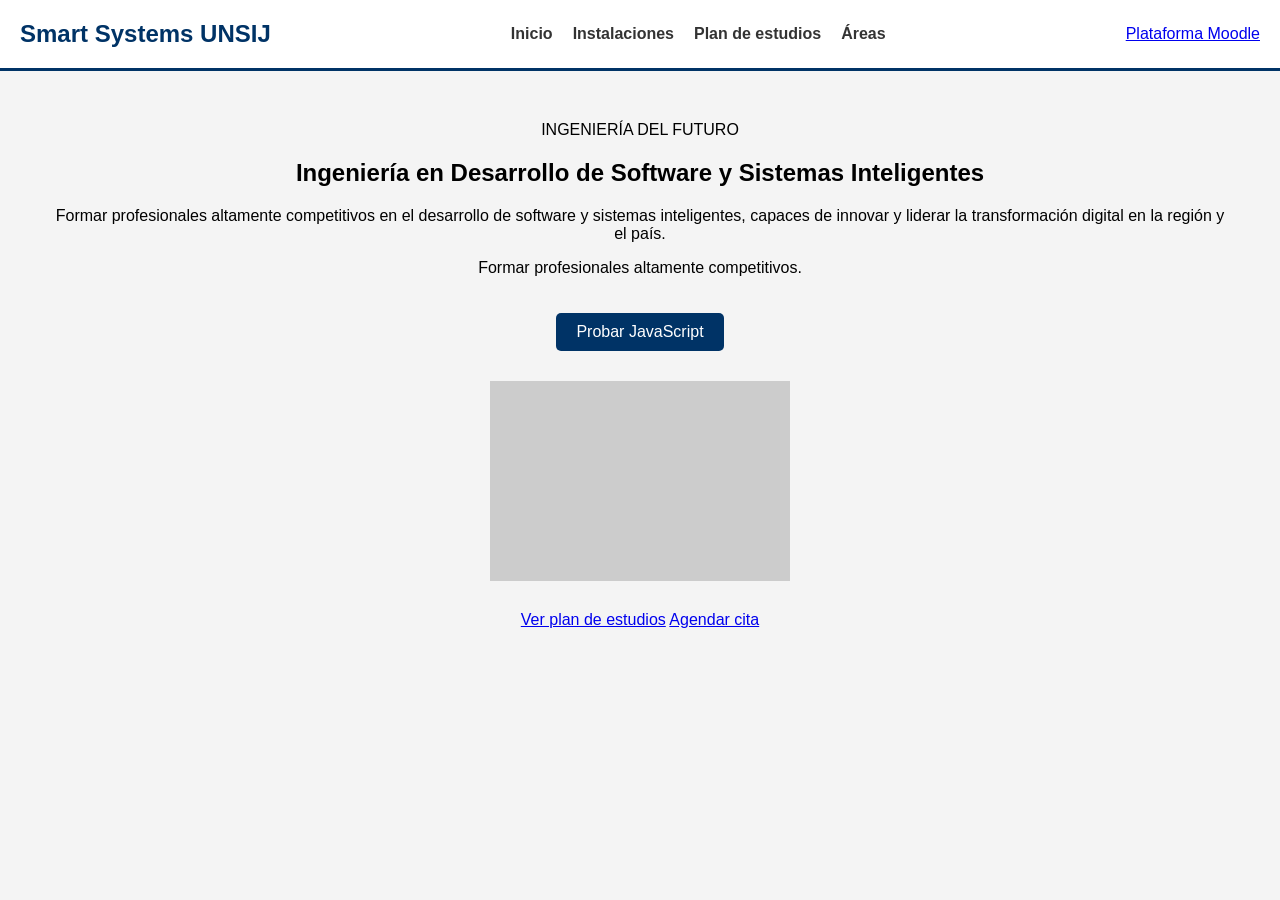
==== ordinario diseño web/index.html @ 0cca0999 "dd d" ====
<!DOCTYPE html>
<html lang="es">

<head>
    <meta charset="UTF-8">
    <meta name="viewport" content="width=device-width, initial-scale=1.0">
    <title>Smart Systems UNSIJ</title>
    <link rel="stylesheet" href="css/style.css">
</head>

<body>

    <header class="navbar">
        <div class="logo">
            <h2>Smart Systems <span>UNSIJ</span></h2>
        </div>

        <nav>
            <ul class="nav-links">
                <li><a href="#inicio" class="active">Inicio</a></li>
                <li><a href="#instalaciones">Instalaciones</a></li>
                <li><a href="plan-estudios.html">Plan de estudios</a></li>
                <li><a href="#areas">Áreas</a></li>
            </ul>
        </nav>

        <a href="https://aula.unsij.edu.mx/" >Plataforma Moodle</a>
    </header>

    <main>
        <section id="inicio" class="hero">
            <div class="hero-text">
                <span class="badge">INGENIERÍA DEL FUTURO</span>
                <h1>Ingeniería en Desarrollo de Software y Sistemas Inteligentes</h1>
                <p>Formar profesionales altamente competitivos en el desarrollo de software y sistemas inteligentes,
                    capaces de innovar y liderar la transformación digital en la región y el país.</p>


                <p>Formar profesionales altamente competitivos.</p>

                <button class="boton" onclick="saludar()">Probar JavaScript</button>

                <div class="caja-imagen"></div>
                <div class="hero-buttons">
                    <a href="plan-estudios.html">Ver plan de estudios</a>
                    <a href="#contacto">Agendar cita</a>
                </div>
            </div>

            <div class="hero-image">
                <div class="placeholder-box"></div>
            </div>
        </section>
    </main>

    <script src="js/main.js"></script>
</body>

</html>
---- ordinario diseño web/css/style.css ----
body {
    font-family: Arial, sans-serif;
    margin: 0;
    padding: 0;
    background-color: #f4f4f4;
}

header {
    background-color: white;
    padding: 20px;
    display: flex;
    justify-content: space-between;
    align-items: center;
    border-bottom: 3px solid #003366;
}

header h2 {
    color: #003366;
    margin: 0;
}

nav ul {
    list-style-type: none;
    margin: 0;
    padding: 0;
    display: flex;
    gap: 20px;
}

nav a {
    text-decoration: none;
    color: #333;
    font-weight: bold;
}

nav a:hover {
    color: #003366;
}

main {
    padding: 50px;
    text-align: center;
}

.boton {
    background-color: #003366;
    color: white;
    padding: 10px 20px;
    text-decoration: none;
    border-radius: 5px;
    border: none;
    cursor: pointer;
    font-size: 16px;
    margin-top: 20px;
}

.caja-imagen {
    width: 300px;
    height: 200px;
    background-color: #cccccc;
    margin: 30px auto;
}

.grid-materias {
    display: grid;
    grid-template-columns: 1fr 1fr 1fr;
    gap: 20px;
    margin-top: 40px;
    padding: 0 20px;
}

.tarjeta-materia {
    background-color: white;
    padding: 20px;
    border: 1px solid #ddd;
    border-radius: 8px;
    text-align: left;
    cursor: pointer;
    box-shadow: 2px 2px 5px rgba(0,0,0,0.1);
}

.tarjeta-materia h3 {
    margin: 0 0 10px 0;
    color: #003366;
}

.tarjeta-materia p {
    margin: 0;
    font-size: 14px;
    color: #666;
}

.tarjeta-materia:hover {
    background-color: #f0f8ff;
    border-color: #003366;
}
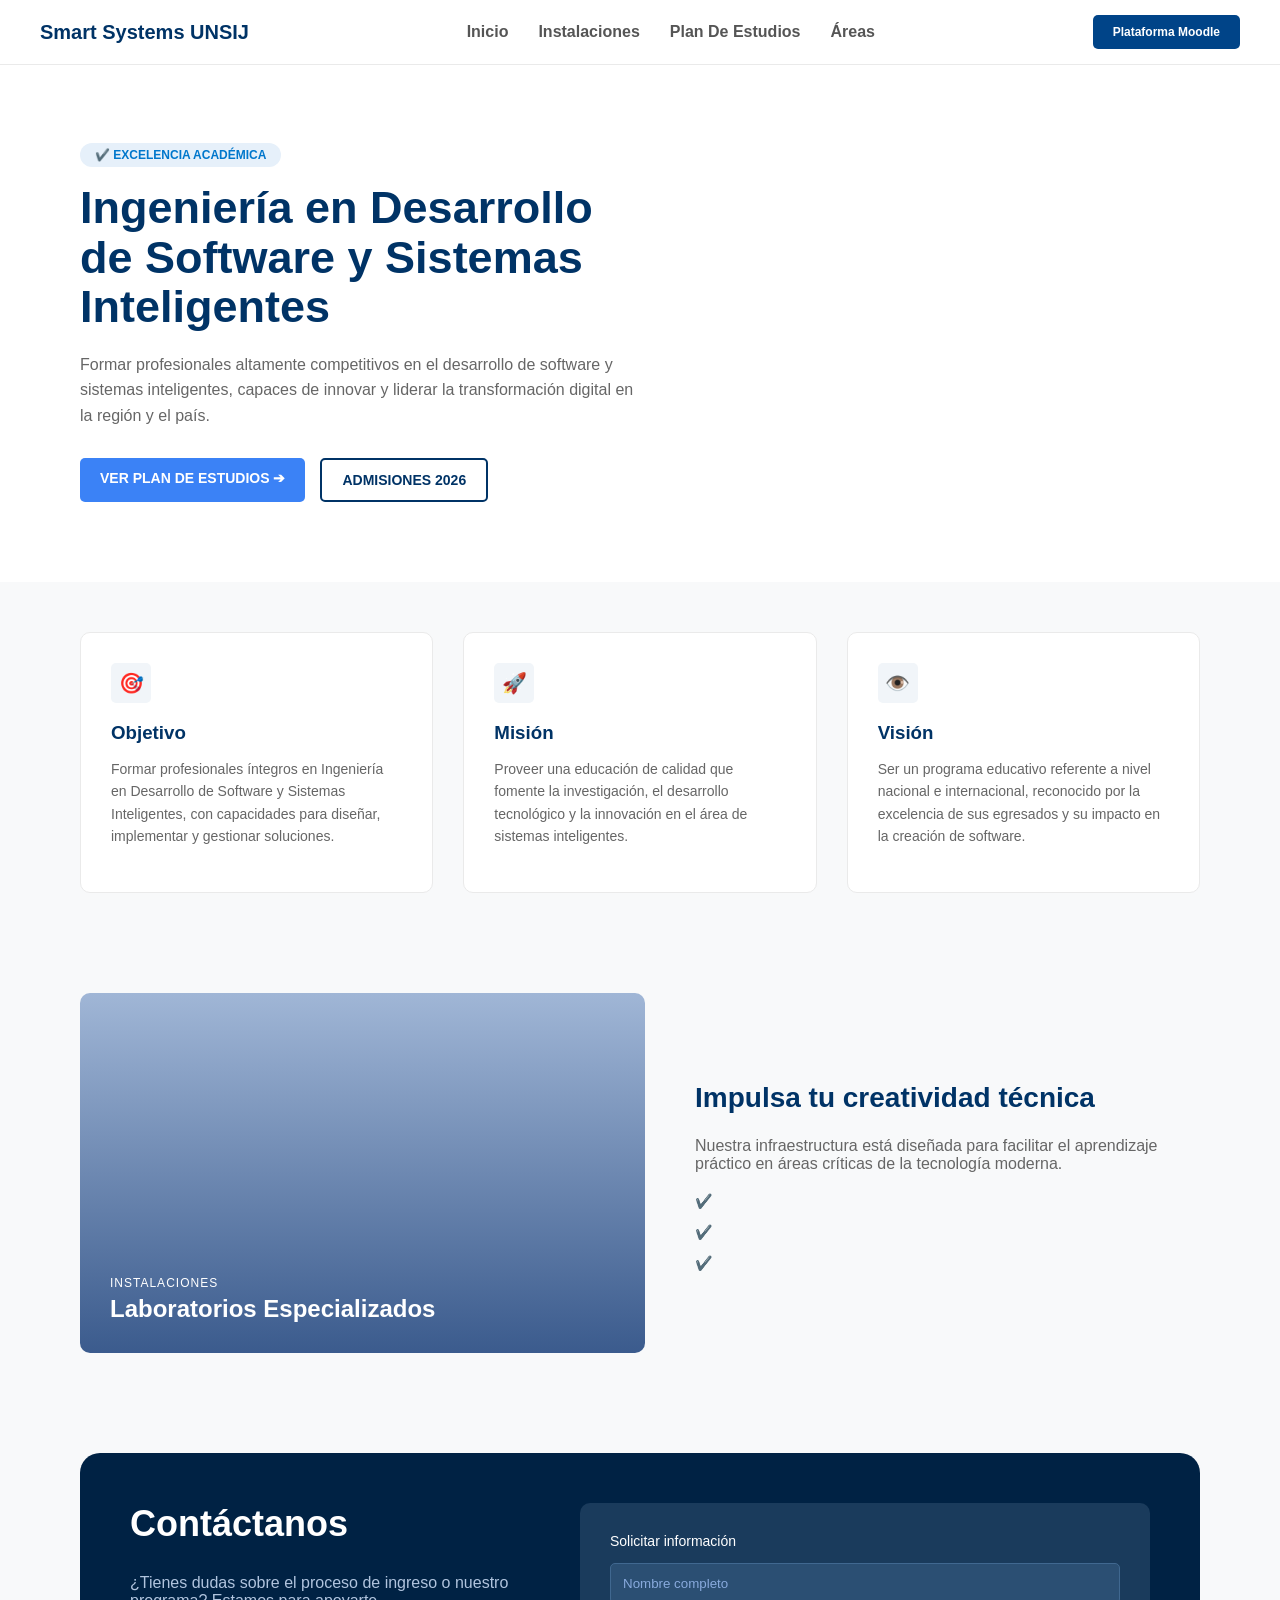
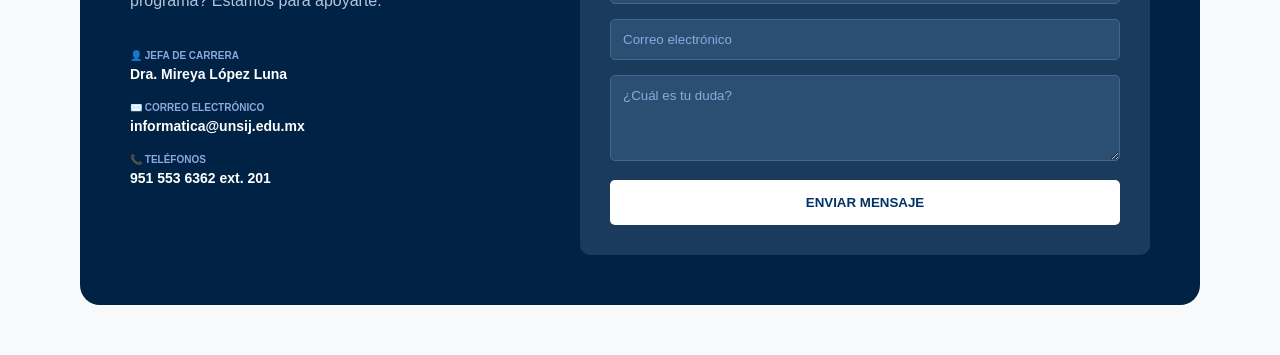
==== commit 38476409: "ff ff" ====
--- a/ordinario diseño web/index.html
+++ b/ordinario diseño web/index.html
@@ -1,59 +1,112 @@
 <!DOCTYPE html>
 <html lang="es">
-
 <head>
     <meta charset="UTF-8">
     <meta name="viewport" content="width=device-width, initial-scale=1.0">
-    <title>Smart Systems UNSIJ</title>
+    <title>Inicio - Smart Systems UNSIJ</title>
     <link rel="stylesheet" href="css/style.css">
 </head>
-
 <body>
 
-    <header class="navbar">
+ <header class="navbar">
         <div class="logo">
             <h2>Smart Systems <span>UNSIJ</span></h2>
         </div>
 
         <nav>
             <ul class="nav-links">
-                <li><a href="#inicio" class="active">Inicio</a></li>
-                <li><a href="#instalaciones">Instalaciones</a></li>
+                <li><a href="index.html"  class="active" >Inicio</a></li>
+                <li><a href="instalaciones.html">Instalaciones</a></li>
                 <li><a href="plan-estudios.html">Plan de estudios</a></li>
-                <li><a href="#areas">Áreas</a></li>
+                <li><a href="areas.html">Áreas</a></li>
             </ul>
         </nav>
 
-        <a href="https://aula.unsij.edu.mx/" >Plataforma Moodle</a>
+        <a  class="boton-nav" href="https://aula.unsij.edu.mx/" >Plataforma Moodle</a>
     </header>
 
-    <main>
-        <section id="inicio" class="hero">
-            <div class="hero-text">
-                <span class="badge">INGENIERÍA DEL FUTURO</span>
+    <main class="fondo-claro">
+        
+        <section class="hero-inicio">
+            <div class="texto-hero">
+                <span class="etiqueta-hero">✔️ EXCELENCIA ACADÉMICA</span>
                 <h1>Ingeniería en Desarrollo de Software y Sistemas Inteligentes</h1>
-                <p>Formar profesionales altamente competitivos en el desarrollo de software y sistemas inteligentes,
-                    capaces de innovar y liderar la transformación digital en la región y el país.</p>
+                <p>Formar profesionales altamente competitivos en el desarrollo de software y sistemas inteligentes, capaces de innovar y liderar la transformación digital en la región y el país.</p>
+                
+                <div class="botones-hero">
+                    <a href="plan-estudios.html" class="boton-azul">VER PLAN DE ESTUDIOS ➔</a>
+                    <a href="#" class="boton-borde">ADMISIONES 2026</a>
+                </div>
+            </div>
+            <div class="espacio-imagen"></div>
+        </section>
 
+        <section class="tres-tarjetas">
+            <div class="tarjeta-simple">
+                <div class="icono">🎯</div>
+                <h3>Objetivo</h3>
+                <p>Formar profesionales íntegros en Ingeniería en Desarrollo de Software y Sistemas Inteligentes, con capacidades para diseñar, implementar y gestionar soluciones.</p>
+            </div>
+            <div class="tarjeta-simple">
+                <div class="icono">🚀</div>
+                <h3>Misión</h3>
+                <p>Proveer una educación de calidad que fomente la investigación, el desarrollo tecnológico y la innovación en el área de sistemas inteligentes.</p>
+            </div>
+            <div class="tarjeta-simple">
+                <div class="icono">👁️</div>
+                <h3>Visión</h3>
+                <p>Ser un programa educativo referente a nivel nacional e internacional, reconocido por la excelencia de sus egresados y su impacto en la creación de software.</p>
+            </div>
+        </section>
 
-                <p>Formar profesionales altamente competitivos.</p>
+        <section class="seccion-labs">
+            <div class="caja-azul-labs">
+                <span>INSTALACIONES</span>
+                <h2>Laboratorios Especializados</h2>
+            </div>
+            <div class="texto-labs">
+                <h2>Impulsa tu creatividad técnica</h2>
+                <p>Nuestra infraestructura está diseñada para facilitar el aprendizaje práctico en áreas críticas de la tecnología moderna.</p>
+                <ul class="lista-labs">
+                    <li>✔️</li>
+                    <li>✔️</li>
+                    <li>✔️</li>
+                </ul>
+            </div>
+        </section>
 
-                <button class="boton" onclick="saludar()">Probar JavaScript</button>
-
-                <div class="caja-imagen"></div>
-                <div class="hero-buttons">
-                    <a href="plan-estudios.html">Ver plan de estudios</a>
-                    <a href="#contacto">Agendar cita</a>
+        <section class="seccion-contacto">
+            <div class="info-contacto">
+                <h2>Contáctanos</h2>
+                <p>¿Tienes dudas sobre el proceso de ingreso o nuestro programa? Estamos para apoyarte.</p>
+                
+                <div class="dato-contacto">
+                    <strong>👤 JEFA DE CARRERA</strong>
+                    <span>Dra. Mireya López Luna</span>
+                </div>
+                <div class="dato-contacto">
+                    <strong>✉️ CORREO ELECTRÓNICO</strong>
+                    <span>informatica@unsij.edu.mx</span>
+                </div>
+                <div class="dato-contacto">
+                    <strong>📞 TELÉFONOS</strong>
+                    <span>951 553 6362 ext. 201</span>
                 </div>
             </div>
 
-            <div class="hero-image">
-                <div class="placeholder-box"></div>
+            <div class="formulario-oscuro">
+                <p>Solicitar información</p>
+                <form onsubmit="validarFormulario(event)">
+                    <input type="text" id="nombre" placeholder="Nombre completo" required>
+                    <input type="email" id="correo" placeholder="Correo electrónico" required>
+                    <textarea id="duda" placeholder="¿Cuál es tu duda?" rows="4" required></textarea>
+                    <button type="submit">ENVIAR MENSAJE</button>
+                </form>
             </div>
         </section>
+
     </main>
 
     <script src="js/main.js"></script>
 </body>
-
 </html>
--- a/ordinario diseño web/css/style.css
+++ b/ordinario diseño web/css/style.css
@@ -2,21 +2,23 @@
     font-family: Arial, sans-serif;
     margin: 0;
     padding: 0;
-    background-color: #f4f4f4;
+    background-color: #f8f9fa;
+    color: #333;
 }
 
 header {
     background-color: white;
-    padding: 20px;
+    padding: 15px 40px;
     display: flex;
     justify-content: space-between;
     align-items: center;
-    border-bottom: 3px solid #003366;
+    border-bottom: 1px solid #eaeaea;
 }
 
 header h2 {
     color: #003366;
     margin: 0;
+    font-size: 20px;
 }
 
 nav ul {
@@ -24,73 +26,431 @@
     margin: 0;
     padding: 0;
     display: flex;
-    gap: 20px;
+    gap: 30px;
 }
 
 nav a {
     text-decoration: none;
-    color: #333;
-    font-weight: bold;
-}
-
-nav a:hover {
-    color: #003366;
-}
-
-main {
-    padding: 50px;
-    text-align: center;
-}
-
-.boton {
-    background-color: #003366;
+    color: #555;
+    font-weight: bold;
+    text-transform: capitalize;
+}
+
+nav a.menu-activo {
+    color: #003366;
+    border-bottom: 2px solid #003366;
+    padding-bottom: 5px;
+}
+
+.boton-nav {
+    background-color: #004488;
     color: white;
     padding: 10px 20px;
     text-decoration: none;
     border-radius: 5px;
-    border: none;
+    font-weight: bold;
+    font-size: 12px;
+}
+
+.fondo-claro {
+    background-color: #f8f9fa;
+}
+
+.encabezado-plan {
+    padding: 60px 80px;
+    text-align: left;
+    background-color: white;
+}
+
+.etiqueta {
+    color: #0077cc;
+    font-size: 12px;
+    font-weight: bold;
+    letter-spacing: 1px;
+}
+
+.encabezado-plan h1 {
+    color: #003366;
+    font-size: 40px;
+    margin: 10px 0 20px 0;
+}
+
+.encabezado-plan p {
+    color: #666;
+    max-width: 600px;
+    line-height: 1.6;
+    margin-bottom: 30px;
+}
+
+.cajas-info {
+    display: flex;
+    gap: 20px;
+}
+
+.caja {
+    background-color: #f1f3f5;
+    padding: 15px 20px;
+    border-radius: 8px;
+    display: flex;
+    flex-direction: column;
+}
+
+.caja strong {
+    font-size: 14px;
+    color: #333;
+}
+
+.caja span {
+    font-size: 12px;
+    color: #777;
+    margin-top: 5px;
+}
+
+.estructura-academica {
+    padding: 60px 80px;
+}
+
+.titulo-centro {
+    text-align: center;
+    margin-bottom: 50px;
+}
+
+.titulo-centro h2 {
+    color: #003366;
+    font-size: 28px;
+    margin-bottom: 10px;
+}
+
+.titulo-centro p {
+    color: #666;
+}
+
+.linea-tiempo {
+    display: flex;
+    justify-content: space-between;
+    align-items: center;
+    position: relative;
+    max-width: 900px;
+    margin: 0 auto 50px auto;
+}
+
+.linea-tiempo::before {
+    content: "";
+    position: absolute;
+    top: 50%;
+    left: 0;
+    right: 0;
+    height: 3px;
+    background-color: #dbe4f0;
+    z-index: 1;
+}
+
+.semestre {
+    background-color: white;
+    border: 2px solid #ccc;
+    border-radius: 8px;
+    width: 50px;
+    height: 60px;
+    display: flex;
+    flex-direction: column;
+    justify-content: center;
+    align-items: center;
+    z-index: 2;
+    font-weight: bold;
+    color: #333;
+}
+
+.semestre.activo {
+    border-color: #003366;
+    color: #003366;
+}
+
+.semestre span {
+    font-size: 10px;
+    font-weight: normal;
+    color: #777;
+}
+
+.grid-materias-nuevo {
+    display: grid;
+    grid-template-columns: repeat(4, 1fr);
+    gap: 20px;
+}
+
+.tarjeta-mat {
+    background-color: white;
+    padding: 25px;
+    border-radius: 8px;
+    border: 1px solid #eaeaea;
     cursor: pointer;
+    display: flex;
+    flex-direction: column;
+    gap: 12px;
+}
+
+.tarjeta-mat:hover {
+    box-shadow: 0 4px 10px rgba(0,0,0,0.05);
+    border-color: #003366;
+}
+
+.categoria {
+    color: #003366;
+    font-size: 10px;
+    font-weight: bold;
+    letter-spacing: 1px;
+}
+
+.tarjeta-mat h3 {
+    margin: 0;
     font-size: 16px;
-    margin-top: 20px;
-}
-
-.caja-imagen {
-    width: 300px;
-    height: 200px;
-    background-color: #cccccc;
-    margin: 30px auto;
-}
-
-.grid-materias {
+    color: #333;
+    line-height: 1.4;
+}
+
+.check {
+    font-size: 10px;
+    color: #888;
+    margin-top: auto;
+}
+
+/* ================= ESTILOS PARA LA PÁGINA DE INICIO ================= */
+
+/* Sección Principal (Hero) */
+.hero-inicio {
+    display: flex;
+    padding: 80px;
+    align-items: center;
+    background-color: white;
+}
+
+.texto-hero {
+    width: 50%;
+}
+
+.espacio-imagen {
+    width: 50%;
+}
+
+.etiqueta-hero {
+    background-color: #e6f0fa;
+    color: #0077cc;
+    padding: 5px 15px;
+    border-radius: 20px;
+    font-size: 12px;
+    font-weight: bold;
+}
+
+.texto-hero h1 {
+    font-size: 45px;
+    color: #003366;
+    margin: 20px 0;
+    line-height: 1.1;
+}
+
+.texto-hero p {
+    color: #666;
+    margin-bottom: 30px;
+    line-height: 1.6;
+}
+
+.botones-hero {
+    display: flex;
+    gap: 15px;
+}
+
+.boton-azul {
+    background-color: #3b82f6;
+    color: white;
+    padding: 12px 20px;
+    text-decoration: none;
+    border-radius: 5px;
+    font-weight: bold;
+    font-size: 14px;
+}
+
+.boton-borde {
+    background-color: white;
+    color: #003366;
+    padding: 12px 20px;
+    text-decoration: none;
+    border: 2px solid #003366;
+    border-radius: 5px;
+    font-weight: bold;
+    font-size: 14px;
+}
+
+/* Tres Tarjetas (Objetivo, Misión, Visión) */
+.tres-tarjetas {
     display: grid;
     grid-template-columns: 1fr 1fr 1fr;
-    gap: 20px;
-    margin-top: 40px;
-    padding: 0 20px;
-}
-
-.tarjeta-materia {
-    background-color: white;
-    padding: 20px;
-    border: 1px solid #ddd;
-    border-radius: 8px;
-    text-align: left;
+    gap: 30px;
+    padding: 50px 80px;
+}
+
+.tarjeta-simple {
+    background-color: white;
+    padding: 30px;
+    border: 1px solid #eaeaea;
+    border-radius: 10px;
+}
+
+.tarjeta-simple .icono {
+    background-color: #f1f5f9;
+    width: 40px;
+    height: 40px;
+    display: flex;
+    align-items: center;
+    justify-content: center;
+    border-radius: 5px;
+    font-size: 20px;
+    margin-bottom: 15px;
+}
+
+.tarjeta-simple h3 {
+    color: #003366;
+    margin-bottom: 10px;
+}
+
+.tarjeta-simple p {
+    color: #666;
+    font-size: 14px;
+    line-height: 1.6;
+}
+
+/* Sección Laboratorios */
+.seccion-labs {
+    display: flex;
+    padding: 50px 80px;
+    gap: 50px;
+    align-items: center;
+}
+
+.caja-azul-labs {
+    width: 50%;
+    background: linear-gradient(to bottom, #a0b6d6, #3b5b8d);
+    height: 300px;
+    border-radius: 10px;
+    display: flex;
+    flex-direction: column;
+    justify-content: flex-end;
+    padding: 30px;
+    color: white;
+}
+
+.caja-azul-labs span {
+    font-size: 12px;
+    letter-spacing: 1px;
+}
+
+.caja-azul-labs h2 {
+    margin: 5px 0 0 0;
+    font-size: 24px;
+}
+
+.texto-labs {
+    width: 50%;
+}
+
+.texto-labs h2 {
+    color: #003366;
+    font-size: 28px;
+}
+
+.texto-labs p {
+    color: #666;
+    margin-bottom: 20px;
+}
+
+.lista-labs {
+    list-style: none;
+    padding: 0;
+}
+
+.lista-labs li {
+    margin-bottom: 15px;
+    color: #333;
+    font-size: 14px;
+}
+
+/* Sección Contacto Final */
+.seccion-contacto {
+    background-color: #002244;
+    margin: 50px 80px;
+    border-radius: 20px;
+    display: flex;
+    padding: 50px;
+    color: white;
+    justify-content: space-between;
+}
+
+.info-contacto {
+    width: 40%;
+}
+
+.info-contacto h2 {
+    font-size: 36px;
+    margin-top: 0;
+}
+
+.info-contacto p {
+    color: #b0c4de;
+    margin-bottom: 40px;
+}
+
+.dato-contacto {
+    margin-bottom: 20px;
+    display: flex;
+    flex-direction: column;
+}
+
+.dato-contacto strong {
+    font-size: 10px;
+    color: #88aadd;
+    margin-bottom: 5px;
+}
+
+.dato-contacto span {
+    font-size: 14px;
+    font-weight: bold;
+}
+
+.formulario-oscuro {
+    width: 50%;
+    background-color: #1a3b5c;
+    padding: 30px;
+    border-radius: 10px;
+}
+
+.formulario-oscuro p {
+    margin-top: 0;
+    font-size: 14px;
+}
+
+.formulario-oscuro input, 
+.formulario-oscuro textarea {
+    width: 100%;
+    padding: 12px;
+    margin-bottom: 15px;
+    background-color: #2b4f73;
+    border: 1px solid #406890;
+    border-radius: 5px;
+    color: white;
+    font-family: Arial, sans-serif;
+    box-sizing: border-box; 
+}
+
+.formulario-oscuro input::placeholder, 
+.formulario-oscuro textarea::placeholder {
+    color: #88aadd;
+}
+
+.formulario-oscuro button {
+    width: 100%;
+    padding: 15px;
+    background-color: white;
+    color: #003366;
+    border: none;
+    border-radius: 5px;
+    font-weight: bold;
     cursor: pointer;
-    box-shadow: 2px 2px 5px rgba(0,0,0,0.1);
-}
-
-.tarjeta-materia h3 {
-    margin: 0 0 10px 0;
-    color: #003366;
-}
-
-.tarjeta-materia p {
-    margin: 0;
-    font-size: 14px;
-    color: #666;
-}
-
-.tarjeta-materia:hover {
-    background-color: #f0f8ff;
-    border-color: #003366;
 }
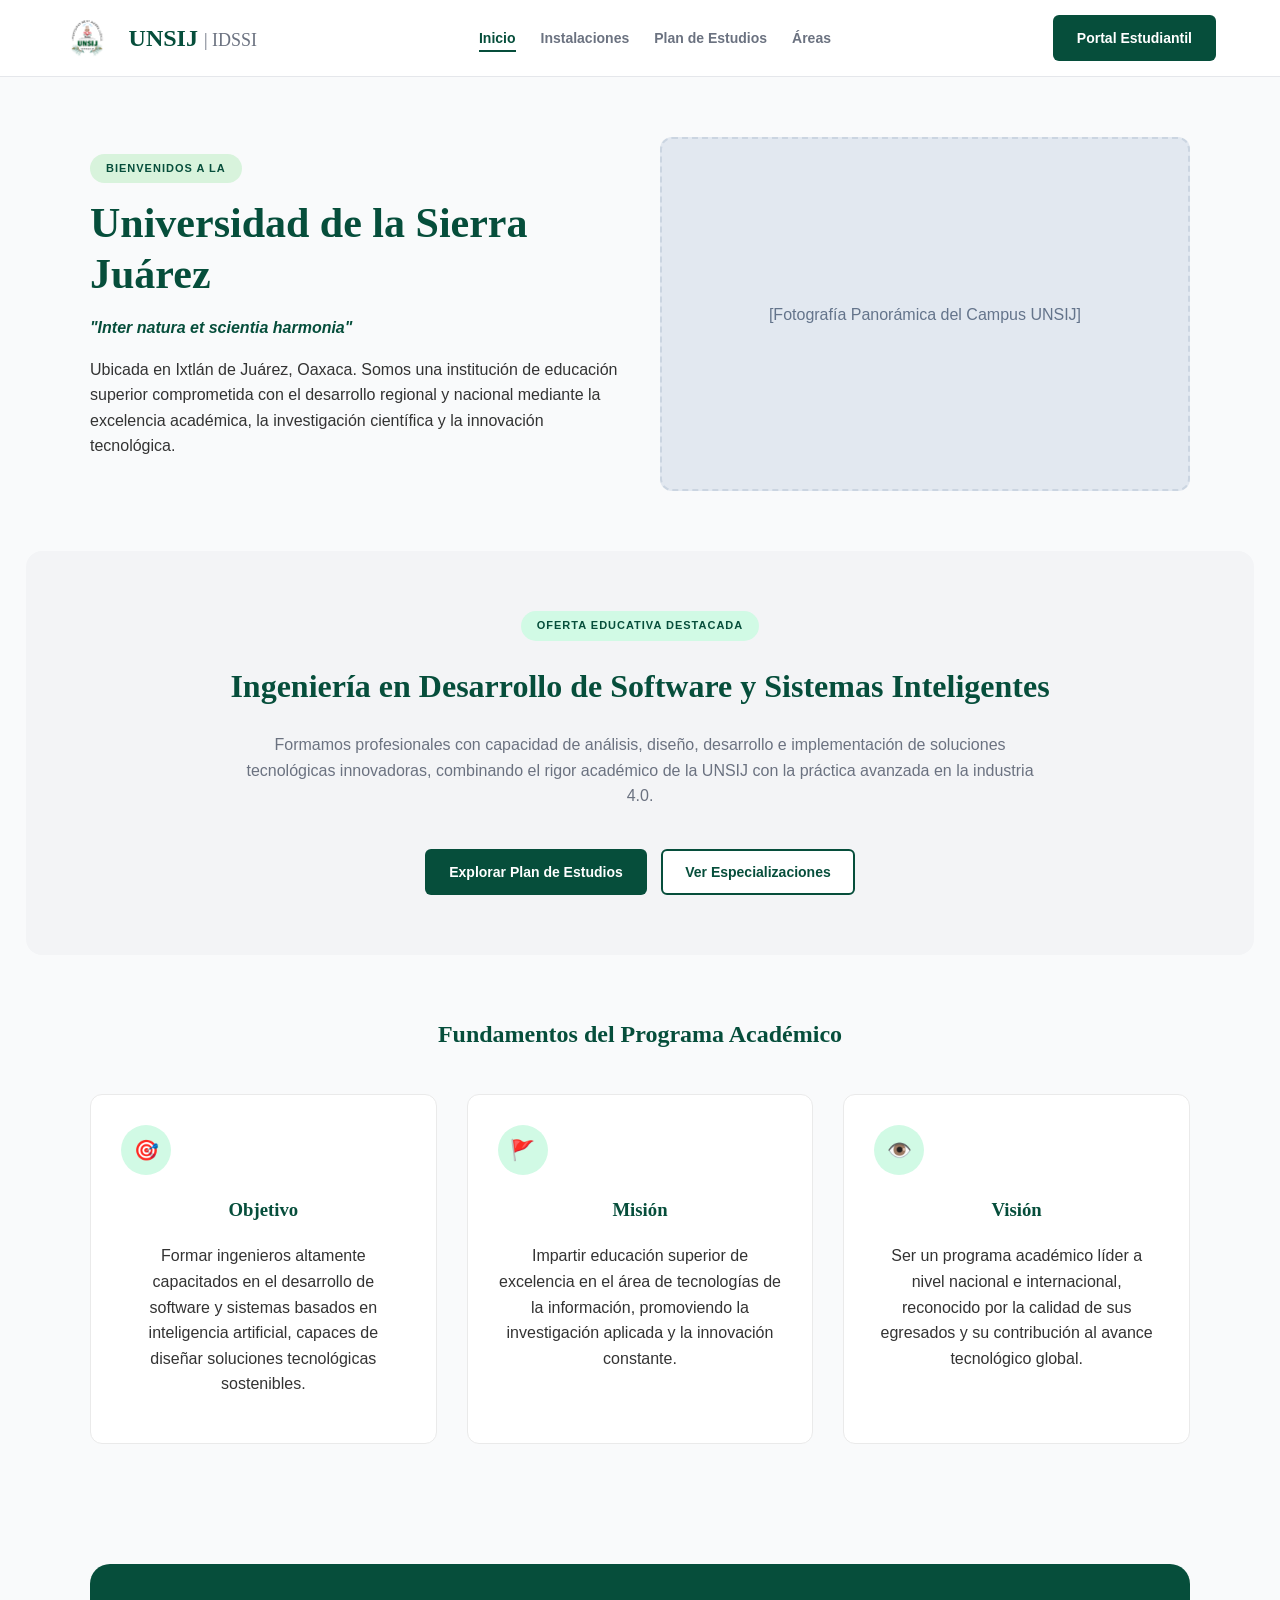
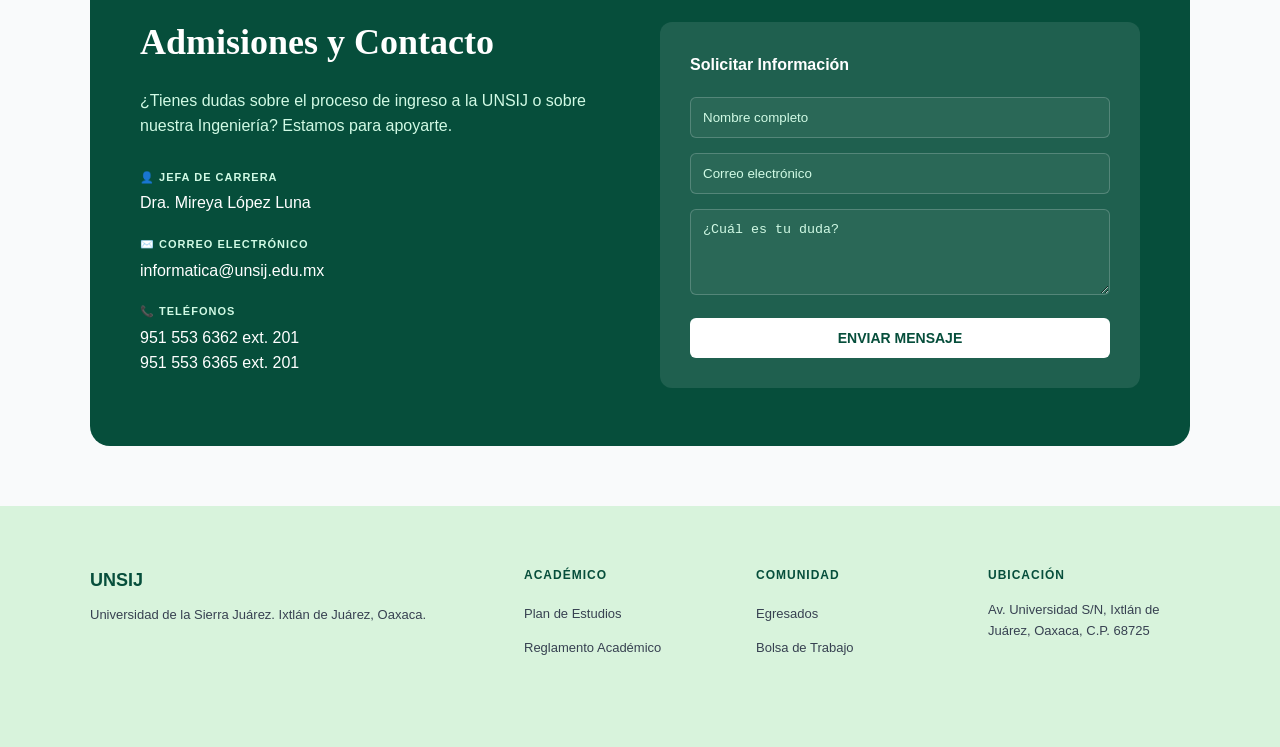
==== commit 344a4cbd: "ht y" ====
--- a/ordinario diseño web/index.html
+++ b/ordinario diseño web/index.html
@@ -1,112 +1,162 @@
 <!DOCTYPE html>
 <html lang="es">
+
 <head>
     <meta charset="UTF-8">
     <meta name="viewport" content="width=device-width, initial-scale=1.0">
-    <title>Inicio - Smart Systems UNSIJ</title>
+    <title>Inicio - Universidad de la Sierra Juárez | IDSSI</title>
+
+    <link rel="icon" type="image/png" href="img/icon.png">
+
     <link rel="stylesheet" href="css/style.css">
 </head>
+
 <body>
 
- <header class="navbar">
+    <header class="menu-principal">
         <div class="logo">
-            <h2>Smart Systems <span>UNSIJ</span></h2>
+            <img src="img/logo-unsij.png" alt="Logo UNSIJ" class="icono-logo">
+            <h2>UNSIJ <span class="logo-secundario">| IDSSI</span></h2>
         </div>
-
         <nav>
-            <ul class="nav-links">
-                <li><a href="index.html"  class="active" >Inicio</a></li>
+            <ul class="enlaces-menu">
+                <li><a href="index.html" class="activo">Inicio</a></li>
                 <li><a href="instalaciones.html">Instalaciones</a></li>
-                <li><a href="plan-estudios.html">Plan de estudios</a></li>
+                <li><a href="plan-estudios.html">Plan de Estudios</a></li>
                 <li><a href="areas.html">Áreas</a></li>
             </ul>
         </nav>
-
-        <a  class="boton-nav" href="https://aula.unsij.edu.mx/" >Plataforma Moodle</a>
+        <a href="https://aula.unsij.edu.mx/moodle/my/index.php" class="boton boton-principal">Portal Estudiantil</a>
     </header>
 
-    <main class="fondo-claro">
-        
-        <section class="hero-inicio">
-            <div class="texto-hero">
-                <span class="etiqueta-hero">✔️ EXCELENCIA ACADÉMICA</span>
-                <h1>Ingeniería en Desarrollo de Software y Sistemas Inteligentes</h1>
-                <p>Formar profesionales altamente competitivos en el desarrollo de software y sistemas inteligentes, capaces de innovar y liderar la transformación digital en la región y el país.</p>
-                
-                <div class="botones-hero">
-                    <a href="plan-estudios.html" class="boton-azul">VER PLAN DE ESTUDIOS ➔</a>
-                    <a href="#" class="boton-borde">ADMISIONES 2026</a>
-                </div>
+    <main>
+        <!-- PRESENTACIÓN DE LA UNIVERSIDAD -->
+        <section class="contenedor columna-doble seccion-universidad">
+            <div class="texto-presentacion">
+                <span class="etiqueta-institucional">BIENVENIDOS A LA</span>
+
+                <h1>Universidad de la Sierra Juárez</h1>
+                <p style="font-style: italic; color: #064e3b; font-weight: bold;">"Inter natura et scientia harmonia"
+                </p>
+
+                <p>Ubicada en Ixtlán de Juárez, Oaxaca. Somos una institución de educación superior comprometida con el
+                    desarrollo regional y nacional mediante la excelencia académica, la investigación científica y la
+                    innovación tecnológica.</p>
             </div>
-            <div class="espacio-imagen"></div>
-        </section>
 
-        <section class="tres-tarjetas">
-            <div class="tarjeta-simple">
-                <div class="icono">🎯</div>
-                <h3>Objetivo</h3>
-                <p>Formar profesionales íntegros en Ingeniería en Desarrollo de Software y Sistemas Inteligentes, con capacidades para diseñar, implementar y gestionar soluciones.</p>
-            </div>
-            <div class="tarjeta-simple">
-                <div class="icono">🚀</div>
-                <h3>Misión</h3>
-                <p>Proveer una educación de calidad que fomente la investigación, el desarrollo tecnológico y la innovación en el área de sistemas inteligentes.</p>
-            </div>
-            <div class="tarjeta-simple">
-                <div class="icono">👁️</div>
-                <h3>Visión</h3>
-                <p>Ser un programa educativo referente a nivel nacional e internacional, reconocido por la excelencia de sus egresados y su impacto en la creación de software.</p>
+            <div class="cuadro-imagen">
+                [Fotografía Panorámica del Campus UNSIJ]
             </div>
         </section>
 
-        <section class="seccion-labs">
-            <div class="caja-azul-labs">
-                <span>INSTALACIONES</span>
-                <h2>Laboratorios Especializados</h2>
-            </div>
-            <div class="texto-labs">
-                <h2>Impulsa tu creatividad técnica</h2>
-                <p>Nuestra infraestructura está diseñada para facilitar el aprendizaje práctico en áreas críticas de la tecnología moderna.</p>
-                <ul class="lista-labs">
-                    <li>✔️</li>
-                    <li>✔️</li>
-                    <li>✔️</li>
-                </ul>
+        <!-- PRESENTACIÓN DE LA CARRERA -->
+        <section class="contenedor centrar-texto seccion-carrera fondo-variante">
+            <span class="etiqueta-carrera">OFERTA EDUCATIVA DESTACADA</span>
+
+            <h2>Ingeniería en Desarrollo de Software y Sistemas Inteligentes</h2>
+
+            <p class="subtitulo">Formamos profesionales con capacidad de análisis, diseño, desarrollo e implementación
+                de soluciones tecnológicas innovadoras, combinando el rigor académico de la UNSIJ con la práctica
+                avanzada en la industria 4.0.</p>
+
+            <div class="margen-arriba">
+                <a href="plan-estudios.html" class="boton boton-principal">Explorar Plan de Estudios</a>
+                <a href="areas.html" class="boton boton-blanco-borde" style="margin-left: 10px;">Ver
+                    Especializaciones</a>
             </div>
         </section>
 
-        <section class="seccion-contacto">
-            <div class="info-contacto">
-                <h2>Contáctanos</h2>
-                <p>¿Tienes dudas sobre el proceso de ingreso o nuestro programa? Estamos para apoyarte.</p>
-                
-                <div class="dato-contacto">
-                    <strong>👤 JEFA DE CARRERA</strong>
-                    <span>Dra. Mireya López Luna</span>
+        <!-- FUNDAMENTOS DE LA CARRERA -->
+        <section class="contenedor centrar-texto">
+            <h2>Fundamentos del Programa Académico</h2>
+
+            <div class="columna-triple margen-arriba">
+                <div class="tarjeta">
+                    <div class="circulo-icono">🎯</div>
+                    <h3>Objetivo</h3>
+                    <p>Formar ingenieros altamente capacitados en el desarrollo de software y sistemas basados en
+                        inteligencia artificial, capaces de diseñar soluciones tecnológicas sostenibles.</p>
                 </div>
-                <div class="dato-contacto">
-                    <strong>✉️ CORREO ELECTRÓNICO</strong>
-                    <span>informatica@unsij.edu.mx</span>
+                <div class="tarjeta">
+                    <div class="circulo-icono">🚩</div>
+                    <h3>Misión</h3>
+                    <p>Impartir educación superior de excelencia en el área de tecnologías de la información,
+                        promoviendo la investigación aplicada y la innovación constante.</p>
                 </div>
-                <div class="dato-contacto">
-                    <strong>📞 TELÉFONOS</strong>
-                    <span>951 553 6362 ext. 201</span>
+                <div class="tarjeta">
+                    <div class="circulo-icono">👁️</div>
+                    <h3>Visión</h3>
+                    <p>Ser un programa académico líder a nivel nacional e internacional, reconocido por la calidad de
+                        sus egresados y su contribución al avance tecnológico global.</p>
                 </div>
-            </div>
-
-            <div class="formulario-oscuro">
-                <p>Solicitar información</p>
-                <form onsubmit="validarFormulario(event)">
-                    <input type="text" id="nombre" placeholder="Nombre completo" required>
-                    <input type="email" id="correo" placeholder="Correo electrónico" required>
-                    <textarea id="duda" placeholder="¿Cuál es tu duda?" rows="4" required></textarea>
-                    <button type="submit">ENVIAR MENSAJE</button>
-                </form>
             </div>
         </section>
 
+        <!-- CONTACTO Y ADMISIONES -->
+        <section class="contenedor">
+            <div class="caja-contacto columna-doble">
+                <div class="datos-contacto">
+                    <h2>Admisiones y Contacto</h2>
+                    <p>¿Tienes dudas sobre el proceso de ingreso a la UNSIJ o sobre nuestra Ingeniería? Estamos para
+                        apoyarte.</p>
+
+                    <div class="bloque-dato">
+                        <strong>👤 JEFA DE CARRERA</strong>
+                        <span>Dra. Mireya López Luna</span>
+                    </div>
+                    <div class="bloque-dato">
+                        <strong>✉️ CORREO ELECTRÓNICO</strong>
+                        <span>informatica@unsij.edu.mx</span>
+                    </div>
+                    <div class="bloque-dato">
+                        <strong>📞 TELÉFONOS</strong>
+                        <span>951 553 6362 ext. 201 <br> 951 553 6365 ext. 201</span>
+                    </div>
+                </div>
+
+                <div class="formulario-contacto">
+                    <p>Solicitar Información</p>
+                    <!-- mandamos a llamar a la función de tu archivo JS -->
+                    <form onsubmit="enviarFormulario(event)">
+                        <input type="text" placeholder="Nombre completo" required>
+                        <input type="email" placeholder="Correo electrónico" required>
+                        <textarea placeholder="¿Cuál es tu duda?" rows="4" required></textarea>
+                        <button type="submit" class="boton boton-blanco">ENVIAR MENSAJE</button>
+                    </form>
+                </div>
+            </div>
+        </section>
     </main>
+
+    <!-- PIE DE PÁGINA -->
+    <footer class="pie-pagina">
+        <div class="contenedor columna-cuadruple">
+            <div>
+                <h3>UNSIJ</h3>
+                <p>Universidad de la Sierra Juárez. Ixtlán de Juárez, Oaxaca.</p>
+            </div>
+            <div>
+                <h4>ACADÉMICO</h4>
+                <ul>
+                    <li><a href="plan-estudios.html">Plan de Estudios</a></li>
+                    <li><a href="#">Reglamento Académico</a></li>
+                </ul>
+            </div>
+            <div>
+                <h4>COMUNIDAD</h4>
+                <ul>
+                    <li><a href="#">Egresados</a></li>
+                    <li><a href="#">Bolsa de Trabajo</a></li>
+                </ul>
+            </div>
+            <div>
+                <h4>UBICACIÓN</h4>
+                <p>Av. Universidad S/N, Ixtlán de Juárez, Oaxaca, C.P. 68725</p>
+            </div>
+        </div>
+    </footer>
 
     <script src="js/main.js"></script>
 </body>
+
 </html>
--- a/ordinario diseño web/css/style.css
+++ b/ordinario diseño web/css/style.css
@@ -1,456 +1,428 @@
+/* ================= BASE ================= */
 body {
     font-family: Arial, sans-serif;
     margin: 0;
-    padding: 0;
-    background-color: #f8f9fa;
-    color: #333;
-}
-
-header {
-    background-color: white;
-    padding: 15px 40px;
-    display: flex;
-    justify-content: space-between;
-    align-items: center;
-    border-bottom: 1px solid #eaeaea;
-}
-
-header h2 {
-    color: #003366;
-    margin: 0;
-    font-size: 20px;
-}
-
-nav ul {
-    list-style-type: none;
-    margin: 0;
-    padding: 0;
-    display: flex;
-    gap: 30px;
-}
-
-nav a {
+    background-color: #f9fafb;
+    color: #333333;
+    line-height: 1.6;
+}
+
+h1,
+h2,
+h3,
+h4 {
+    color: #064e3b;
+    font-family: Georgia, 'Times New Roman', serif;
+    margin-top: 0;
+}
+
+a {
     text-decoration: none;
-    color: #555;
-    font-weight: bold;
-    text-transform: capitalize;
-}
-
-nav a.menu-activo {
-    color: #003366;
-    border-bottom: 2px solid #003366;
-    padding-bottom: 5px;
-}
-
-.boton-nav {
-    background-color: #004488;
-    color: white;
-    padding: 10px 20px;
-    text-decoration: none;
-    border-radius: 5px;
-    font-weight: bold;
-    font-size: 12px;
-}
-
-.fondo-claro {
-    background-color: #f8f9fa;
-}
-
-.encabezado-plan {
-    padding: 60px 80px;
-    text-align: left;
-    background-color: white;
-}
-
-.etiqueta {
-    color: #0077cc;
-    font-size: 12px;
-    font-weight: bold;
-    letter-spacing: 1px;
-}
-
-.encabezado-plan h1 {
-    color: #003366;
-    font-size: 40px;
-    margin: 10px 0 20px 0;
-}
-
-.encabezado-plan p {
-    color: #666;
-    max-width: 600px;
-    line-height: 1.6;
-    margin-bottom: 30px;
-}
-
-.cajas-info {
-    display: flex;
-    gap: 20px;
-}
-
-.caja {
-    background-color: #f1f3f5;
-    padding: 15px 20px;
-    border-radius: 8px;
-    display: flex;
-    flex-direction: column;
-}
-
-.caja strong {
-    font-size: 14px;
-    color: #333;
-}
-
-.caja span {
-    font-size: 12px;
-    color: #777;
-    margin-top: 5px;
-}
-
-.estructura-academica {
-    padding: 60px 80px;
-}
-
-.titulo-centro {
-    text-align: center;
-    margin-bottom: 50px;
-}
-
-.titulo-centro h2 {
-    color: #003366;
-    font-size: 28px;
-    margin-bottom: 10px;
-}
-
-.titulo-centro p {
-    color: #666;
-}
-
-.linea-tiempo {
-    display: flex;
-    justify-content: space-between;
-    align-items: center;
-    position: relative;
-    max-width: 900px;
-    margin: 0 auto 50px auto;
-}
-
-.linea-tiempo::before {
-    content: "";
-    position: absolute;
-    top: 50%;
-    left: 0;
-    right: 0;
-    height: 3px;
-    background-color: #dbe4f0;
-    z-index: 1;
-}
-
-.semestre {
-    background-color: white;
-    border: 2px solid #ccc;
-    border-radius: 8px;
-    width: 50px;
-    height: 60px;
-    display: flex;
-    flex-direction: column;
-    justify-content: center;
-    align-items: center;
-    z-index: 2;
-    font-weight: bold;
-    color: #333;
-}
-
-.semestre.activo {
-    border-color: #003366;
-    color: #003366;
-}
-
-.semestre span {
-    font-size: 10px;
-    font-weight: normal;
-    color: #777;
-}
-
-.grid-materias-nuevo {
-    display: grid;
-    grid-template-columns: repeat(4, 1fr);
-    gap: 20px;
-}
-
-.tarjeta-mat {
-    background-color: white;
-    padding: 25px;
-    border-radius: 8px;
-    border: 1px solid #eaeaea;
-    cursor: pointer;
-    display: flex;
-    flex-direction: column;
-    gap: 12px;
-}
-
-.tarjeta-mat:hover {
-    box-shadow: 0 4px 10px rgba(0,0,0,0.05);
-    border-color: #003366;
-}
-
-.categoria {
-    color: #003366;
-    font-size: 10px;
-    font-weight: bold;
-    letter-spacing: 1px;
-}
-
-.tarjeta-mat h3 {
-    margin: 0;
-    font-size: 16px;
-    color: #333;
-    line-height: 1.4;
-}
-
-.check {
-    font-size: 10px;
-    color: #888;
-    margin-top: auto;
-}
-
-/* ================= ESTILOS PARA LA PÁGINA DE INICIO ================= */
-
-/* Sección Principal (Hero) */
-.hero-inicio {
-    display: flex;
-    padding: 80px;
-    align-items: center;
-    background-color: white;
-}
-
-.texto-hero {
-    width: 50%;
-}
-
-.espacio-imagen {
-    width: 50%;
-}
-
-.etiqueta-hero {
-    background-color: #e6f0fa;
-    color: #0077cc;
-    padding: 5px 15px;
-    border-radius: 20px;
-    font-size: 12px;
-    font-weight: bold;
-}
-
-.texto-hero h1 {
-    font-size: 45px;
-    color: #003366;
-    margin: 20px 0;
-    line-height: 1.1;
-}
-
-.texto-hero p {
-    color: #666;
-    margin-bottom: 30px;
-    line-height: 1.6;
-}
-
-.botones-hero {
-    display: flex;
-    gap: 15px;
-}
-
-.boton-azul {
-    background-color: #3b82f6;
-    color: white;
-    padding: 12px 20px;
-    text-decoration: none;
-    border-radius: 5px;
-    font-weight: bold;
-    font-size: 14px;
-}
-
-.boton-borde {
-    background-color: white;
-    color: #003366;
-    padding: 12px 20px;
-    text-decoration: none;
-    border: 2px solid #003366;
-    border-radius: 5px;
-    font-weight: bold;
-    font-size: 14px;
-}
-
-/* Tres Tarjetas (Objetivo, Misión, Visión) */
-.tres-tarjetas {
-    display: grid;
-    grid-template-columns: 1fr 1fr 1fr;
-    gap: 30px;
-    padding: 50px 80px;
-}
-
-.tarjeta-simple {
-    background-color: white;
-    padding: 30px;
-    border: 1px solid #eaeaea;
-    border-radius: 10px;
-}
-
-.tarjeta-simple .icono {
-    background-color: #f1f5f9;
-    width: 40px;
-    height: 40px;
-    display: flex;
-    align-items: center;
-    justify-content: center;
-    border-radius: 5px;
-    font-size: 20px;
-    margin-bottom: 15px;
-}
-
-.tarjeta-simple h3 {
-    color: #003366;
-    margin-bottom: 10px;
-}
-
-.tarjeta-simple p {
-    color: #666;
-    font-size: 14px;
-    line-height: 1.6;
-}
-
-/* Sección Laboratorios */
-.seccion-labs {
-    display: flex;
-    padding: 50px 80px;
-    gap: 50px;
-    align-items: center;
-}
-
-.caja-azul-labs {
-    width: 50%;
-    background: linear-gradient(to bottom, #a0b6d6, #3b5b8d);
-    height: 300px;
-    border-radius: 10px;
-    display: flex;
-    flex-direction: column;
-    justify-content: flex-end;
-    padding: 30px;
-    color: white;
-}
-
-.caja-azul-labs span {
-    font-size: 12px;
-    letter-spacing: 1px;
-}
-
-.caja-azul-labs h2 {
-    margin: 5px 0 0 0;
-    font-size: 24px;
-}
-
-.texto-labs {
-    width: 50%;
-}
-
-.texto-labs h2 {
-    color: #003366;
-    font-size: 28px;
-}
-
-.texto-labs p {
-    color: #666;
-    margin-bottom: 20px;
-}
-
-.lista-labs {
+    color: inherit;
+}
+
+ul {
     list-style: none;
     padding: 0;
-}
-
-.lista-labs li {
+    margin: 0;
+}
+
+/* ================= ESTRUCTURAS GENERALES (REUTILIZABLES) ================= */
+.contenedor {
+    max-width: 1100px;
+    margin: 0 auto;
+    padding: 60px 5%;
+}
+
+.columna-doble {
+    display: grid;
+    grid-template-columns: 1fr 1fr;
+    gap: 40px;
+    align-items: center;
+}
+
+.columna-triple {
+    display: grid;
+    grid-template-columns: repeat(3, 1fr);
+    gap: 30px;
+}
+
+.columna-cuadruple {
+    display: grid;
+    grid-template-columns: 2fr 1fr 1fr 1fr;
+    gap: 30px;
+}
+
+.centrar-texto {
+    text-align: center;
+}
+
+.margen-arriba {
+    margin-top: 40px;
+}
+
+.fondo-variante {
+    background-color: #f3f4f6;
+    border-radius: 16px;
+}
+
+/* ================= BOTONES ================= */
+.boton {
+    display: inline-block;
+    padding: 12px 24px;
+    border-radius: 6px;
+    font-weight: bold;
+    cursor: pointer;
+    border: none;
+    text-align: center;
+    font-size: 14px;
+}
+
+.boton-principal {
+    background-color: #064e3b;
+    color: white;
+}
+
+.boton-blanco {
+    background-color: white;
+    color: #064e3b;
+    width: 100%;
+}
+
+.boton-blanco-borde {
+    background-color: white;
+    color: #064e3b;
+    border: 2px solid #064e3b;
+    padding: 10px 22px;
+}
+
+/* ================= COMPONENTES DE NAVEGACIÓN ================= */
+.menu-principal {
+    background: white;
+    padding: 15px 5%;
+    display: flex;
+    justify-content: space-between;
+    align-items: center;
+    border-bottom: 1px solid #e5e7eb;
+    position: sticky;
+    top: 0;
+    z-index: 1000;
+}
+
+.menu-principal h2 {
+    margin: 0;
+}
+
+.logo-secundario {
+    color: #6b7280;
+    font-weight: normal;
+    font-size: 18px;
+}
+
+.enlaces-menu {
+    display: flex;
+    gap: 25px;
+}
+
+.enlaces-menu a {
+    font-weight: bold;
+    font-size: 14px;
+    color: #6b7280;
+}
+
+.enlaces-menu a.activo {
+    color: #064e3b;
+    border-bottom: 2px solid #064e3b;
+    padding-bottom: 4px;
+}
+
+/* ================= CAJAS Y ELEMENTOS VISUALES ================= */
+.cuadro-imagen {
+    background-color: #e2e8f0;
+    border-radius: 12px;
+    min-height: 350px;
+    display: flex;
+    align-items: center;
+    justify-content: center;
+    color: #64748b;
+    border: 2px dashed #cbd5e1;
+}
+
+.tarjeta {
+    background: white;
+    padding: 30px;
+    border-radius: 12px;
+    border: 1px solid #eaeaea;
+}
+
+.circulo-icono {
+    background-color: #d1fae5;
+    width: 50px;
+    height: 50px;
+    border-radius: 50%;
+    display: flex;
+    align-items: center;
+    justify-content: center;
+    font-size: 20px;
+    margin-bottom: 20px;
+}
+
+/* ================= ETIQUETAS E INDICADORES ================= */
+.etiqueta-institucional {
+    background-color: #d8f3dc;
+    color: #064e3b;
+    padding: 6px 16px;
+    border-radius: 20px;
+    font-size: 11px;
+    font-weight: bold;
+    display: inline-block;
     margin-bottom: 15px;
-    color: #333;
-    font-size: 14px;
-}
-
-/* Sección Contacto Final */
-.seccion-contacto {
-    background-color: #002244;
-    margin: 50px 80px;
+    letter-spacing: 1px;
+}
+
+.etiqueta-carrera {
+    background-color: #d1fae5;
+    color: #064e3b;
+    padding: 6px 16px;
     border-radius: 20px;
-    display: flex;
+    font-size: 11px;
+    font-weight: bold;
+    display: inline-block;
+    margin-bottom: 20px;
+    letter-spacing: 1px;
+}
+
+/* ================= CONTENIDOS ESPECÍFICOS DE INICIO ================= */
+.seccion-universidad h1 {
+    font-size: 42px;
+    margin-bottom: 10px;
+    line-height: 1.2;
+}
+
+.seccion-carrera h2 {
+    font-size: 32px;
+    margin-bottom: 20px;
+}
+
+.subtitulo {
+    color: #6b7280;
+    max-width: 800px;
+    margin: 0 auto;
+    font-size: 16px;
+}
+
+/* Contenedor de Contacto */
+.caja-contacto {
+    background-color: #064e3b;
+    border-radius: 20px;
     padding: 50px;
     color: white;
-    justify-content: space-between;
-}
-
-.info-contacto {
-    width: 40%;
-}
-
-.info-contacto h2 {
+}
+
+.datos-contacto h2 {
+    color: white;
     font-size: 36px;
+    margin-bottom: 10px;
+}
+
+.datos-contacto p {
+    color: #d1fae5;
+    margin-bottom: 30px;
+}
+
+.bloque-dato {
+    margin-bottom: 20px;
+    display: flex;
+    flex-direction: column;
+}
+
+.bloque-dato strong {
+    font-size: 11px;
+    color: #d1fae5;
+    margin-bottom: 4px;
+    letter-spacing: 1px;
+}
+
+/* Formulario */
+.formulario-contacto {
+    background-color: rgba(255, 255, 255, 0.1);
+    padding: 30px;
+    border-radius: 12px;
+}
+
+.formulario-contacto p {
     margin-top: 0;
-}
-
-.info-contacto p {
-    color: #b0c4de;
-    margin-bottom: 40px;
-}
-
-.dato-contacto {
+    font-weight: bold;
     margin-bottom: 20px;
-    display: flex;
-    flex-direction: column;
-}
-
-.dato-contacto strong {
-    font-size: 10px;
-    color: #88aadd;
-    margin-bottom: 5px;
-}
-
-.dato-contacto span {
-    font-size: 14px;
-    font-weight: bold;
-}
-
-.formulario-oscuro {
-    width: 50%;
-    background-color: #1a3b5c;
-    padding: 30px;
-    border-radius: 10px;
-}
-
-.formulario-oscuro p {
-    margin-top: 0;
-    font-size: 14px;
-}
-
-.formulario-oscuro input, 
-.formulario-oscuro textarea {
+}
+
+.formulario-contacto input,
+.formulario-contacto textarea {
     width: 100%;
     padding: 12px;
     margin-bottom: 15px;
-    background-color: #2b4f73;
-    border: 1px solid #406890;
-    border-radius: 5px;
-    color: white;
+    border-radius: 6px;
+    border: 1px solid rgba(255, 255, 255, 0.2);
+    background: rgba(255, 255, 255, 0.05);
+    color: white;
+    box-sizing: border-box;
+}
+
+.formulario-contacto input::placeholder,
+.formulario-contacto textarea::placeholder {
+    color: #d1fae5;
+}
+
+/* Pie de Página */
+.pie-pagina {
+    background-color: #d8f3dc;
+    padding-bottom: 20px;
+}
+
+.pie-pagina h3 {
+    font-size: 18px;
+    margin-bottom: 10px;
     font-family: Arial, sans-serif;
-    box-sizing: border-box; 
-}
-
-.formulario-oscuro input::placeholder, 
-.formulario-oscuro textarea::placeholder {
-    color: #88aadd;
-}
-
-.formulario-oscuro button {
-    width: 100%;
-    padding: 15px;
-    background-color: white;
-    color: #003366;
-    border: none;
-    border-radius: 5px;
-    font-weight: bold;
+}
+
+.pie-pagina h4 {
+    font-size: 12px;
+    letter-spacing: 1px;
+    margin-bottom: 15px;
+    font-family: Arial, sans-serif;
+}
+
+.pie-pagina p,
+.pie-pagina a {
+    color: #374151;
+    font-size: 13px;
+    margin: 0;
+}
+
+.pie-pagina ul li {
+    margin-bottom: 8px;
+}
+
+/* ================= ESTILOS ESPECÍFICOS: PLAN DE ESTUDIOS ================= */
+
+/* Contenedores de información abreviada del plan */
+.resumen-creditos {
+    display: flex;
+    gap: 15px;
+    margin-top: 25px;
+}
+
+.bloque-resumen {
+    background: #f3f4f6;
+    padding: 12px 20px;
+    border-radius: 8px;
+    font-size: 13px;
+}
+
+.bloque-resumen span {
+    color: #6b7280;
+    font-size: 11px;
+}
+
+/* Línea de tiempo cronológica interactiva */
+.control-cronologico {
+    position: relative;
+    max-width: 800px;
+    margin: 0 auto 50px auto;
+}
+
+.linea-cronologica {
+    position: absolute;
+    top: 20px;
+    left: 0;
+    right: 0;
+    height: 2px;
+    background: #e5e7eb;
+    z-index: 1;
+}
+
+.navegacion-pasos {
+    display: flex;
+    justify-content: space-between;
+    position: relative;
+    z-index: 2;
+}
+
+.paso-tiempo {
+    width: 40px;
+    height: 40px;
+    background: white;
+    border: 2px solid #e5e7eb;
+    border-radius: 50%;
+    display: flex;
+    align-items: center;
+    justify-content: center;
+    font-weight: bold;
+    color: #6b7280;
     cursor: pointer;
+    transition: all 0.2s ease;
+}
+
+.paso-tiempo.paso-activo {
+    background: #064e3b;
+    color: white;
+    border-color: #064e3b;
+}
+
+/* Emblemas de los requisitos de titulación */
+.emblema-requisito {
+    background: #064e3b;
+    color: white;
+    width: 35px;
+    height: 35px;
+    border-radius: 8px;
+    display: flex;
+    align-items: center;
+    justify-content: center;
+    margin-bottom: 15px;
+    font-size: 16px;
+}
+
+/* ================= ESTILOS ESPECÍFICOS: ÁREAS DE ESPECIALIZACIÓN ================= */
+
+/* Etiquetas para los campos laborales (Ej. Científico de Datos, Pentester) */
+.etiqueta-campo {
+    background-color: #d1fae5;
+    color: #064e3b;
+    padding: 6px 14px;
+    border-radius: 20px;
+    font-size: 11px;
+    font-weight: bold;
+    display: inline-block;
+    margin-right: 6px;
+    margin-bottom: 10px;
+}
+
+/* ================= ESTILOS ESPECÍFICOS: INSTALACIONES ================= */
+.lista-especificaciones {
+    border-top: 1px solid #e5e7eb;
+    padding-top: 15px;
+    font-size: 13px;
+}
+
+.dato-tecnico {
+    display: flex;
+    justify-content: space-between;
+    margin-bottom: 8px;
+    color: #6b7280;
+}
+
+.dato-tecnico strong {
+    color: #333333;
+}
+/* Para alinear la imagen y el texto perfectamente centrados */
+.logo { 
+    display: flex; 
+    align-items: center; 
+    gap: 15px; 
+}
+/* Para controlar el tamaño del logo y que no desconfigure tu menú */
+.icono-logo {
+    height: 40px; /* Ajusta este número si lo quieres más grande o pequeño */
+    width: auto;
 }
